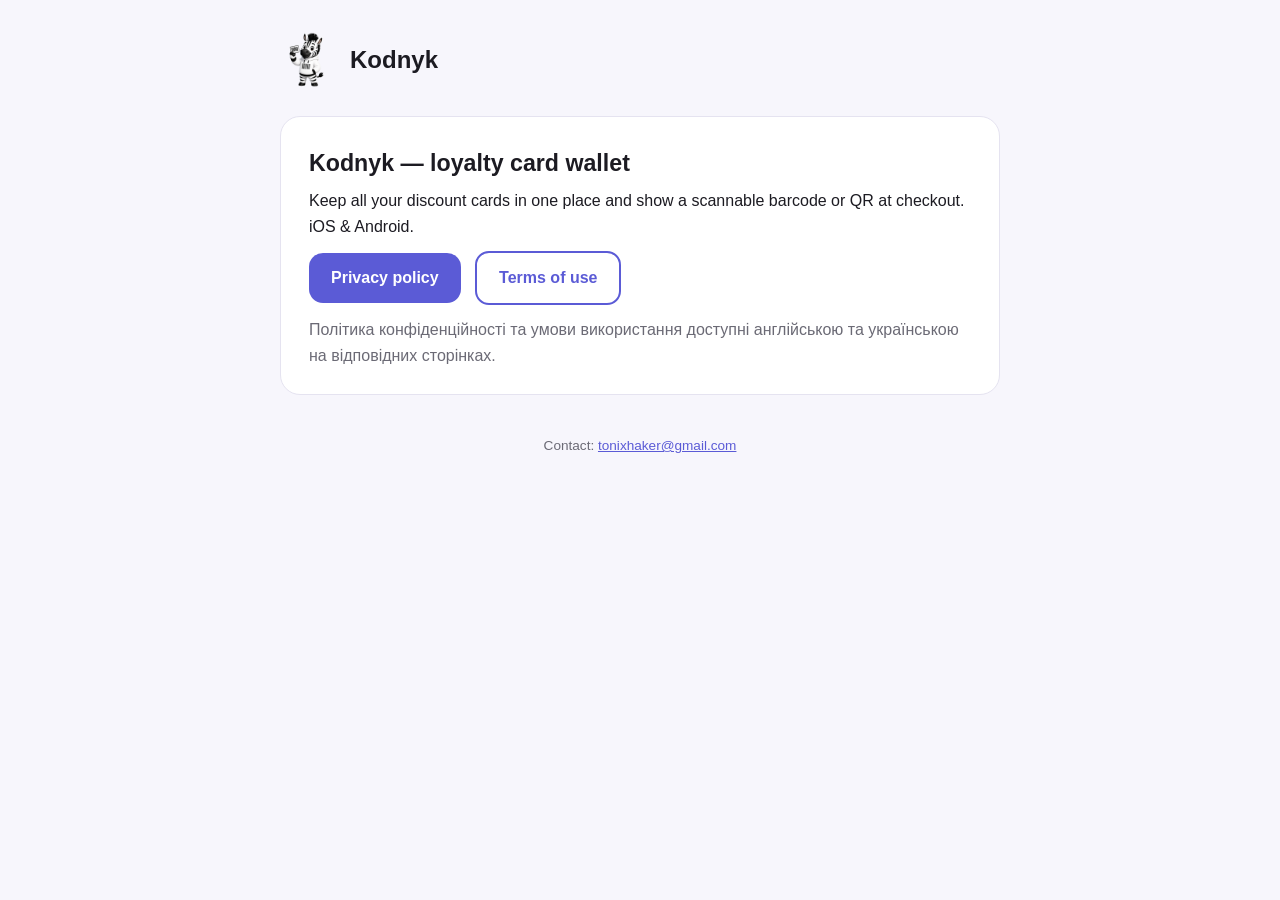
==== index.html @ 32171f23 "Kodnyk legal pages (privacy + terms, EN/UA)" ====
<!doctype html>
<html lang="en">
<head>
  <meta charset="utf-8">
  <meta name="viewport" content="width=device-width, initial-scale=1">
  <title>Kodnyk — legal</title>
  <link rel="icon" href="mascot.png">
  <link rel="stylesheet" href="style.css">
</head>
<body>
  <div class="wrap">
    <header class="site">
      <img src="mascot.png" alt="Kodnyk mascot">
      <div class="name"><a href="./">Kodnyk</a></div>
    </header>

    <div class="card">
      <h1>Kodnyk — loyalty card wallet</h1>
      <p>Keep all your discount cards in one place and show a scannable
         barcode or QR at checkout. iOS &amp; Android.</p>
      <p>
        <a class="btn" href="privacy.html">Privacy policy</a>
        <a class="btn secondary" href="terms.html">Terms of use</a>
      </p>
      <p style="color:var(--muted)">Політика конфіденційності та умови
         використання доступні англійською та українською на відповідних
         сторінках.</p>
    </div>

    <footer>Contact: <a href="mailto:tonixhaker@gmail.com">tonixhaker@gmail.com</a></footer>
  </div>
</body>
</html>
---- style.css ----
:root {
  --accent: #5b5bd6;
  --bg: #f7f6fc;
  --card: #ffffff;
  --text: #1c1b22;
  --muted: #6b6a75;
  --border: #e5e3f0;
}
@media (prefers-color-scheme: dark) {
  :root {
    --bg: #101014;
    --card: #1b1b22;
    --text: #ececf2;
    --muted: #9c9ba8;
    --border: #2c2b36;
  }
}
* { box-sizing: border-box; }
body {
  margin: 0;
  font-family: -apple-system, BlinkMacSystemFont, "Segoe UI", Roboto, sans-serif;
  background: var(--bg);
  color: var(--text);
  line-height: 1.6;
}
.wrap { max-width: 760px; margin: 0 auto; padding: 32px 20px 64px; }
header.site {
  display: flex; align-items: center; gap: 14px; margin-bottom: 28px;
}
header.site img { width: 56px; height: 56px; }
header.site .name { font-size: 1.5rem; font-weight: 800; }
header.site .name a { color: var(--text); text-decoration: none; }
.lang { margin-left: auto; font-size: .9rem; }
.lang a { color: var(--accent); text-decoration: none; font-weight: 600; margin-left: 10px; }
.card {
  background: var(--card);
  border: 1px solid var(--border);
  border-radius: 20px;
  padding: 28px 28px 20px;
  margin-bottom: 24px;
}
h1 { font-size: 1.45rem; margin: 0 0 4px; }
h2 { font-size: 1.05rem; margin: 22px 0 6px; }
p, li { color: var(--text); margin: 6px 0; }
.updated { color: var(--muted); font-size: .85rem; margin-bottom: 14px; }
a.btn {
  display: inline-block; background: var(--accent); color: #fff;
  padding: 12px 22px; border-radius: 14px; text-decoration: none;
  font-weight: 700; margin: 6px 10px 6px 0;
}
a.btn.secondary { background: transparent; color: var(--accent); border: 2px solid var(--accent); }
footer { color: var(--muted); font-size: .85rem; text-align: center; margin-top: 40px; }
footer a { color: var(--accent); }
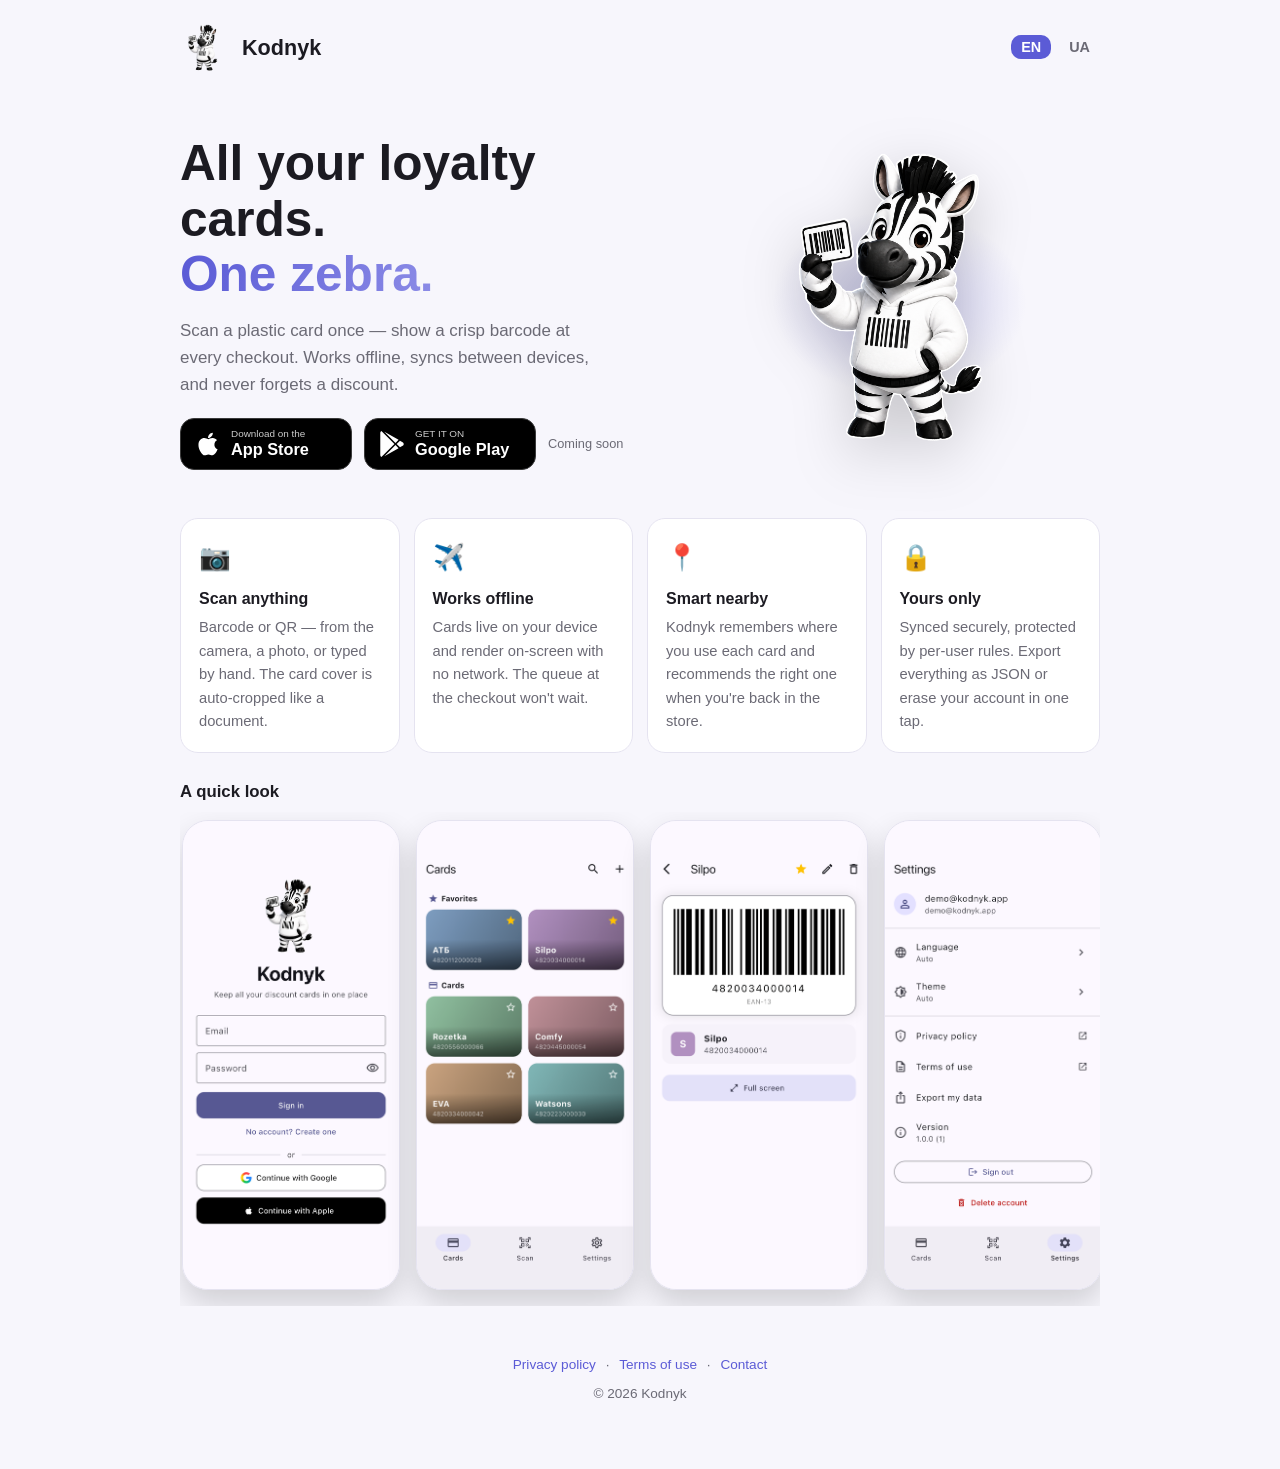
==== commit 4fbbc86d: "Landing page: animated hero, store badges, EN/UA i18n, app screenshots - index.html is now a proper " ====
--- a/index.html
+++ b/index.html
@@ -3,7 +3,8 @@
 <head>
   <meta charset="utf-8">
   <meta name="viewport" content="width=device-width, initial-scale=1">
-  <title>Kodnyk — legal</title>
+  <title>Kodnyk — loyalty card wallet</title>
+  <meta name="description" content="Keep every loyalty card in your pocket. Scan, store and show barcodes at checkout — even offline.">
   <link rel="icon" href="mascot.png">
   <link rel="stylesheet" href="style.css">
 </head>
@@ -12,22 +13,132 @@
     <header class="site">
       <img src="mascot.png" alt="Kodnyk mascot">
       <div class="name"><a href="./">Kodnyk</a></div>
+      <nav class="lang">
+        <a href="?lang=en" id="lang-en">EN</a><a href="?lang=uk" id="lang-uk">UA</a>
+      </nav>
     </header>
 
-    <div class="card">
-      <h1>Kodnyk — loyalty card wallet</h1>
-      <p>Keep all your discount cards in one place and show a scannable
-         barcode or QR at checkout. iOS &amp; Android.</p>
-      <p>
-        <a class="btn" href="privacy.html">Privacy policy</a>
-        <a class="btn secondary" href="terms.html">Terms of use</a>
-      </p>
-      <p style="color:var(--muted)">Політика конфіденційності та умови
-         використання доступні англійською та українською на відповідних
-         сторінках.</p>
-    </div>
+    <section class="hero">
+      <div>
+        <h1><span data-i18n="heroA">All your loyalty cards.</span><br>
+            <span class="grad" data-i18n="heroB">One zebra.</span></h1>
+        <p class="sub" data-i18n="heroSub">Scan a plastic card once — show a crisp barcode at every
+           checkout. Works offline, syncs between devices, and never forgets
+           a discount.</p>
+        <div class="stores">
+          <a class="store-badge" href="#" aria-label="App Store">
+            <svg viewBox="0 0 384 512"><path d="M318.7 268.7c-.2-36.7 16.4-64.4 50-84.8-18.8-26.9-47.2-41.7-84.7-44.6-35.5-2.9-74.3 20.7-88.5 20.7-15 0-49.4-19.7-76.4-19.7C63.3 141.2 4 184.8 4 273.5q0 39.3 14.4 81.2c12.8 36.7 59 126.7 107.2 125.2 25.2-.6 43-17.9 75.8-17.9 31.8 0 48.3 17.9 76.4 17.9 48.6-.7 90.4-82.5 102.6-119.3-65.2-30.7-61.7-90-61.7-91.9zm-56.6-164.2c27.3-32.4 24.8-61.9 24-72.5-24.1 1.4-52 16.4-67.9 34.9-17.5 19.8-27.8 44.3-25.6 71.9 26.1 2 49.9-11.4 69.5-34.3z"/></svg>
+            <span><small data-i18n="storeIosSmall">Download on the</small><b>App Store</b></span>
+          </a>
+          <a class="store-badge" href="#" aria-label="Google Play">
+            <svg viewBox="0 0 512 512"><path d="M325.3 234.3L104.6 13l280.8 161.2-60.1 60.1zM47 0C34 6.8 25.3 19.2 25.3 35.3v441.3c0 16.1 8.7 28.5 21.7 35.3l256.6-256L47 0zm425.2 225.6l-58.9-34.1-65.7 64.5 65.7 64.5 60.1-34.1c18-14.3 18-46.5-1.2-60.8zM104.6 499l280.8-161.2-60.1-60.1L104.6 499z"/></svg>
+            <span><small data-i18n="storePlaySmall">GET IT ON</small><b>Google Play</b></span>
+          </a>
+          <span class="soon" data-i18n="soon">Coming soon</span>
+        </div>
+      </div>
+      <div class="hero-art">
+        <div class="blob"></div>
+        <img class="mascot" src="mascot.png" alt="Kodnyk zebra holding a barcode">
+      </div>
+    </section>
 
-    <footer>Contact: <a href="mailto:tonixhaker@gmail.com">tonixhaker@gmail.com</a></footer>
+    <section class="features">
+      <div class="feature"><div class="ico">📷</div>
+        <h3 data-i18n="f1t">Scan anything</h3>
+        <p data-i18n="f1p">Barcode or QR — from the camera, a photo, or typed by hand. The card cover is auto-cropped like a document.</p>
+      </div>
+      <div class="feature"><div class="ico">✈️</div>
+        <h3 data-i18n="f2t">Works offline</h3>
+        <p data-i18n="f2p">Cards live on your device and render on-screen with no network. The queue at the checkout won't wait.</p>
+      </div>
+      <div class="feature"><div class="ico">📍</div>
+        <h3 data-i18n="f3t">Smart nearby</h3>
+        <p data-i18n="f3p">Kodnyk remembers where you use each card and recommends the right one when you're back in the store.</p>
+      </div>
+      <div class="feature"><div class="ico">🔒</div>
+        <h3 data-i18n="f4t">Yours only</h3>
+        <p data-i18n="f4p">Synced securely, protected by per-user rules. Export everything as JSON or erase your account in one tap.</p>
+      </div>
+    </section>
+
+    <section>
+      <h2 data-i18n="shotsTitle">A quick look</h2>
+      <div class="shots">
+        <img src="img/01-login.png" alt="Sign in screen" loading="lazy">
+        <img src="img/02-cards.png" alt="Card grid" loading="lazy">
+        <img src="img/03-card.png" alt="Barcode at checkout" loading="lazy">
+        <img src="img/04-settings.png" alt="Settings" loading="lazy">
+      </div>
+    </section>
+
+    <footer>
+      <a href="privacy.html" id="link-privacy" data-i18n="privacy">Privacy policy</a> ·
+      <a href="terms.html" id="link-terms" data-i18n="terms">Terms of use</a> ·
+      <a href="mailto:tonixhaker@gmail.com" data-i18n="contact">Contact</a>
+      <div class="copy">© <span id="year"></span> Kodnyk</div>
+    </footer>
   </div>
+
+  <script>
+    const i18n = {
+      en: {
+        heroA: 'All your loyalty cards.',
+        heroB: 'One zebra.',
+        heroSub: 'Scan a plastic card once — show a crisp barcode at every checkout. Works offline, syncs between devices, and never forgets a discount.',
+        storeIosSmall: 'Download on the',
+        storePlaySmall: 'GET IT ON',
+        soon: 'Coming soon',
+        f1t: 'Scan anything',
+        f1p: 'Barcode or QR — from the camera, a photo, or typed by hand. The card cover is auto-cropped like a document.',
+        f2t: 'Works offline',
+        f2p: "Cards live on your device and render on-screen with no network. The queue at the checkout won't wait.",
+        f3t: 'Smart nearby',
+        f3p: "Kodnyk remembers where you use each card and recommends the right one when you're back in the store.",
+        f4t: 'Yours only',
+        f4p: 'Synced securely, protected by per-user rules. Export everything as JSON or erase your account in one tap.',
+        shotsTitle: 'A quick look',
+        privacy: 'Privacy policy',
+        terms: 'Terms of use',
+        contact: 'Contact',
+      },
+      uk: {
+        heroA: 'Усі ваші дисконтні картки.',
+        heroB: 'Одна зебра.',
+        heroSub: 'Відскануйте пластикову картку один раз — показуйте чіткий штрихкод на кожній касі. Працює офлайн, синхронізується між пристроями і не забуває жодної знижки.',
+        storeIosSmall: 'Завантажуйте в',
+        storePlaySmall: 'ДОСТУПНО В',
+        soon: 'Незабаром',
+        f1t: 'Сканує все',
+        f1p: 'Штрихкод чи QR — камерою, з фото або вручну. Обкладинка картки обрізається автоматично, як документ.',
+        f2t: 'Працює офлайн',
+        f2p: 'Картки живуть на вашому пристрої та відображаються без інтернету. Черга на касі не чекатиме.',
+        f3t: 'Розумні рекомендації',
+        f3p: "Kodnyk пам'ятає, де ви використовуєте кожну картку, і пропонує потрібну, щойно ви знову в магазині.",
+        f4t: 'Тільки ваше',
+        f4p: 'Безпечна синхронізація, захист правилами доступу. Експортуйте все у JSON або видаліть акаунт одним дотиком.',
+        shotsTitle: 'Як це виглядає',
+        privacy: 'Політика конфіденційності',
+        terms: 'Умови використання',
+        contact: 'Контакт',
+      },
+    };
+
+    const params = new URLSearchParams(location.search);
+    const lang = params.get('lang')
+      ?? ((navigator.language || '').toLowerCase().startsWith('uk') ? 'uk' : 'en');
+    const active = i18n[lang] ? lang : 'en';
+
+    document.documentElement.lang = active;
+    for (const el of document.querySelectorAll('[data-i18n]')) {
+      const value = i18n[active][el.dataset.i18n];
+      if (value) el.textContent = value;
+    }
+    document.getElementById('lang-' + active)?.classList.add('active');
+    // Carry the language into the legal pages.
+    document.getElementById('link-privacy').href = 'privacy.html?lang=' + active;
+    document.getElementById('link-terms').href = 'terms.html?lang=' + active;
+    document.getElementById('year').textContent = new Date().getFullYear();
+  </script>
 </body>
 </html>
--- a/style.css
+++ b/style.css
@@ -1,5 +1,6 @@
 :root {
   --accent: #5b5bd6;
+  --accent-soft: #8b8be6;
   --bg: #f7f6fc;
   --card: #ffffff;
   --text: #1c1b22;
@@ -23,15 +24,19 @@
   color: var(--text);
   line-height: 1.6;
 }
-.wrap { max-width: 760px; margin: 0 auto; padding: 32px 20px 64px; }
+.wrap { max-width: 960px; margin: 0 auto; padding: 24px 20px 64px; }
 header.site {
   display: flex; align-items: center; gap: 14px; margin-bottom: 28px;
 }
-header.site img { width: 56px; height: 56px; }
-header.site .name { font-size: 1.5rem; font-weight: 800; }
+header.site img { width: 48px; height: 48px; }
+header.site .name { font-size: 1.35rem; font-weight: 800; }
 header.site .name a { color: var(--text); text-decoration: none; }
 .lang { margin-left: auto; font-size: .9rem; }
-.lang a { color: var(--accent); text-decoration: none; font-weight: 600; margin-left: 10px; }
+.lang a {
+  color: var(--muted); text-decoration: none; font-weight: 700; margin-left: 8px;
+  padding: 4px 10px; border-radius: 10px;
+}
+.lang a.active { color: #fff; background: var(--accent); }
 .card {
   background: var(--card);
   border: 1px solid var(--border);
@@ -49,5 +54,102 @@
   font-weight: 700; margin: 6px 10px 6px 0;
 }
 a.btn.secondary { background: transparent; color: var(--accent); border: 2px solid var(--accent); }
-footer { color: var(--muted); font-size: .85rem; text-align: center; margin-top: 40px; }
-footer a { color: var(--accent); }
+footer { color: var(--muted); font-size: .85rem; text-align: center; margin-top: 48px; }
+footer a { color: var(--accent); text-decoration: none; margin: 0 6px; }
+footer .copy { margin-top: 8px; }
+
+/* ---------- landing ---------- */
+.hero {
+  position: relative;
+  display: grid;
+  grid-template-columns: 1.1fr .9fr;
+  gap: 28px;
+  align-items: center;
+  padding: 36px 0 22px;
+  overflow: visible;
+}
+.hero h1 {
+  font-size: clamp(2rem, 5vw, 3.1rem);
+  line-height: 1.12;
+  margin: 0 0 14px;
+}
+.hero h1 .grad {
+  background: linear-gradient(90deg, var(--accent), var(--accent-soft), var(--accent));
+  background-size: 200% auto;
+  -webkit-background-clip: text;
+  background-clip: text;
+  color: transparent;
+  animation: shine 5s linear infinite;
+}
+@keyframes shine { to { background-position: 200% center; } }
+.hero p.sub { color: var(--muted); font-size: 1.06rem; max-width: 44ch; }
+.hero-art { position: relative; text-align: center; }
+.hero-art .blob {
+  position: absolute; inset: 8% 6%;
+  background: radial-gradient(closest-side, color-mix(in srgb, var(--accent) 28%, transparent), transparent 72%);
+  border-radius: 50%;
+  animation: pulse 6s ease-in-out infinite;
+  z-index: 0;
+}
+@keyframes pulse { 50% { transform: scale(1.12); opacity: .75; } }
+.hero-art img.mascot {
+  position: relative; z-index: 1;
+  width: min(300px, 78%);
+  animation: floaty 4.5s ease-in-out infinite;
+  filter: drop-shadow(0 18px 28px rgba(0,0,0,.18));
+}
+@keyframes floaty {
+  0%, 100% { transform: translateY(0) rotate(-1.2deg); }
+  50% { transform: translateY(-16px) rotate(1.2deg); }
+}
+.stores { display: flex; flex-wrap: wrap; gap: 12px; margin-top: 20px; align-items: center; }
+.store-badge {
+  display: inline-flex; align-items: center; gap: 10px;
+  background: #000; color: #fff; text-decoration: none;
+  border: 1px solid #3a3a3a; border-radius: 14px;
+  padding: 10px 18px 10px 14px; min-width: 172px;
+  transition: transform .15s ease;
+}
+.store-badge:hover { transform: translateY(-2px); }
+.store-badge svg { width: 26px; height: 26px; fill: #fff; flex: none; }
+.store-badge small { display: block; font-size: .62rem; opacity: .8; line-height: 1.1; }
+.store-badge b { display: block; font-size: 1.02rem; line-height: 1.2; }
+.soon { font-size: .8rem; color: var(--muted); }
+
+.features {
+  display: grid;
+  grid-template-columns: repeat(auto-fit, minmax(200px, 1fr));
+  gap: 14px;
+  margin: 26px 0;
+}
+.feature {
+  background: var(--card);
+  border: 1px solid var(--border);
+  border-radius: 18px;
+  padding: 18px;
+  animation: rise .7s ease both;
+}
+.feature:nth-child(2) { animation-delay: .08s; }
+.feature:nth-child(3) { animation-delay: .16s; }
+.feature:nth-child(4) { animation-delay: .24s; }
+@keyframes rise { from { opacity: 0; transform: translateY(14px); } }
+.feature .ico { font-size: 1.6rem; }
+.feature h3 { margin: 8px 0 4px; font-size: 1rem; }
+.feature p { color: var(--muted); font-size: .92rem; margin: 0; }
+
+.shots {
+  display: flex; gap: 16px; overflow-x: auto; padding: 8px 2px 16px;
+  scroll-snap-type: x mandatory;
+}
+.shots img {
+  width: 218px; flex: none;
+  border-radius: 26px;
+  border: 1px solid var(--border);
+  box-shadow: 0 14px 30px rgba(0,0,0,.16);
+  scroll-snap-align: center;
+}
+@media (max-width: 720px) {
+  .hero { grid-template-columns: 1fr; text-align: center; }
+  .hero p.sub { margin-inline: auto; }
+  .stores { justify-content: center; }
+}
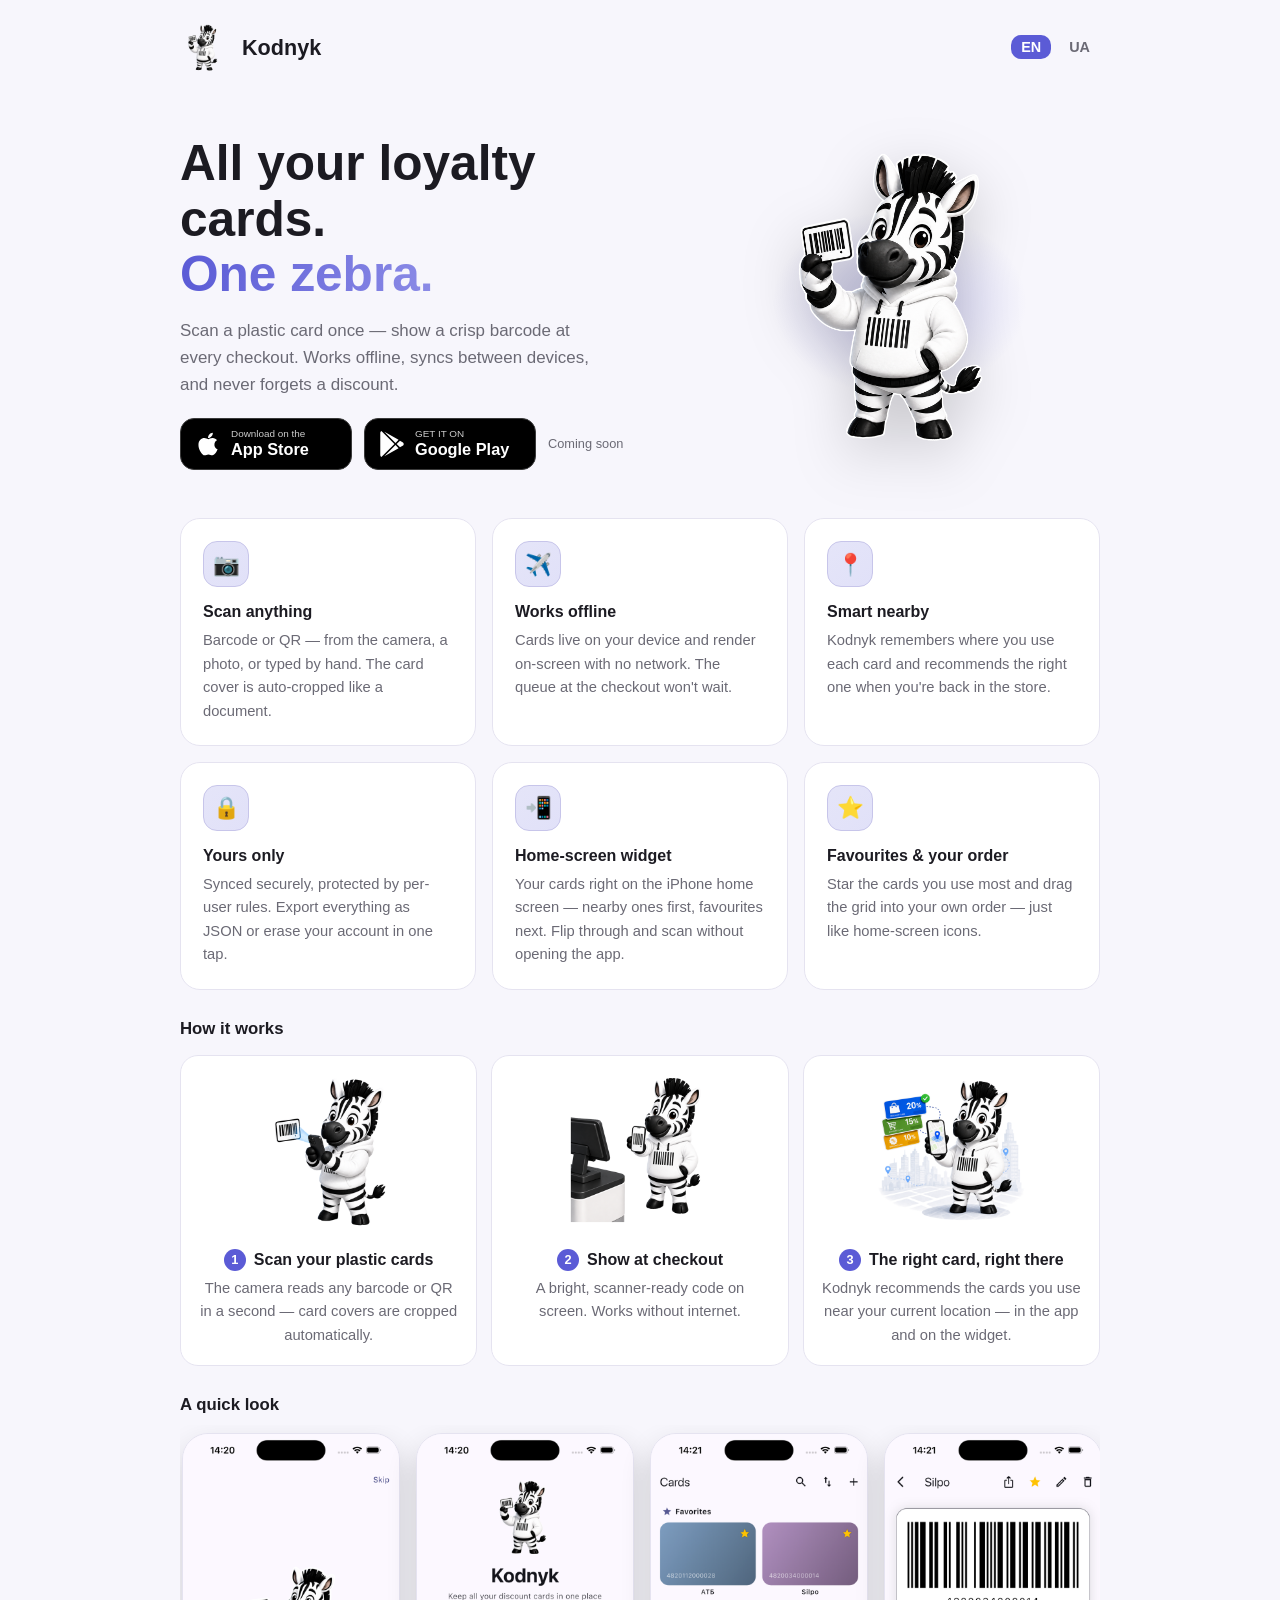
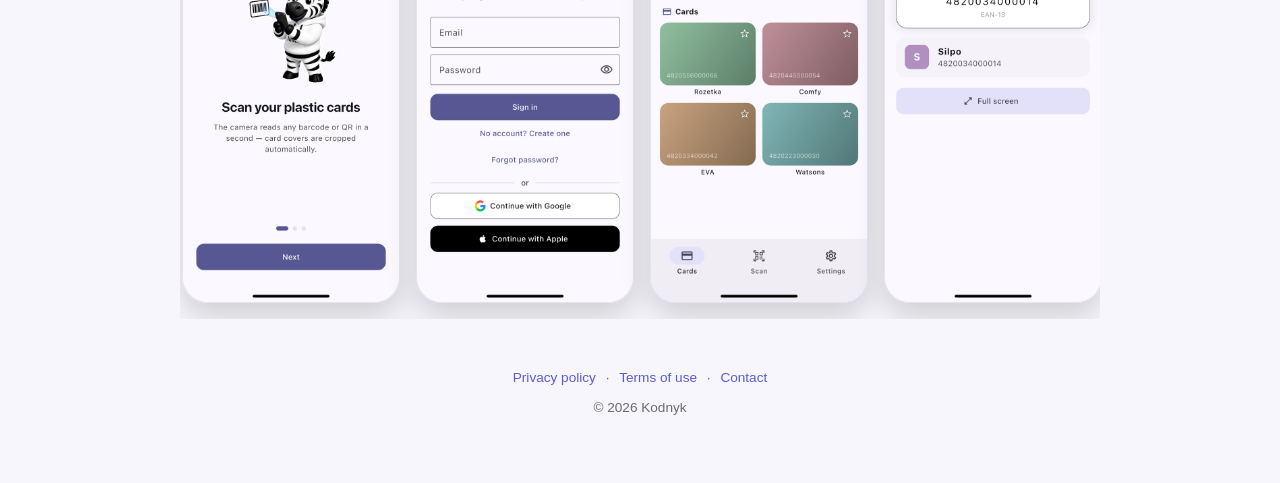
==== commit 7cd7a9e2: "landing: fresh screenshots, how-it-works steps, widget feature, feature grid redesign - Screenshot s" ====
--- a/index.html
+++ b/index.html
@@ -60,15 +60,44 @@
         <h3 data-i18n="f4t">Yours only</h3>
         <p data-i18n="f4p">Synced securely, protected by per-user rules. Export everything as JSON or erase your account in one tap.</p>
       </div>
+      <div class="feature"><div class="ico">📲</div>
+        <h3 data-i18n="f5t">Home-screen widget</h3>
+        <p data-i18n="f5p">Your cards right on the iPhone home screen — nearby ones first, favourites next. Flip through and scan without opening the app.</p>
+      </div>
+      <div class="feature"><div class="ico">⭐</div>
+        <h3 data-i18n="f6t">Favourites &amp; your order</h3>
+        <p data-i18n="f6p">Star the cards you use most and drag the grid into your own order — just like home-screen icons.</p>
+      </div>
+    </section>
+
+    <section>
+      <h2 data-i18n="howTitle">How it works</h2>
+      <div class="steps">
+        <div class="step">
+          <img src="img/onboarding-s1.png" alt="Scanning a plastic card" loading="lazy">
+          <h3><span class="n">1</span><span data-i18n="s1t">Scan your plastic cards</span></h3>
+          <p data-i18n="s1p">The camera reads any barcode or QR in a second — card covers are cropped automatically.</p>
+        </div>
+        <div class="step">
+          <img src="img/onboarding-s2.png" alt="Showing a barcode at checkout" loading="lazy">
+          <h3><span class="n">2</span><span data-i18n="s2t">Show at checkout</span></h3>
+          <p data-i18n="s2p">A bright, scanner-ready code on screen. Works without internet.</p>
+        </div>
+        <div class="step">
+          <img src="img/onboarding-s3.png" alt="Nearby card recommendation" loading="lazy">
+          <h3><span class="n">3</span><span data-i18n="s3t">The right card, right there</span></h3>
+          <p data-i18n="s3p">Kodnyk recommends the cards you use near your current location — in the app and on the widget.</p>
+        </div>
+      </div>
     </section>
 
     <section>
       <h2 data-i18n="shotsTitle">A quick look</h2>
       <div class="shots">
+        <img src="img/00-onboarding.png" alt="Onboarding" loading="lazy">
         <img src="img/01-login.png" alt="Sign in screen" loading="lazy">
         <img src="img/02-cards.png" alt="Card grid" loading="lazy">
         <img src="img/03-card.png" alt="Barcode at checkout" loading="lazy">
-        <img src="img/04-settings.png" alt="Settings" loading="lazy">
       </div>
     </section>
 
@@ -97,6 +126,17 @@
         f3p: "Kodnyk remembers where you use each card and recommends the right one when you're back in the store.",
         f4t: 'Yours only',
         f4p: 'Synced securely, protected by per-user rules. Export everything as JSON or erase your account in one tap.',
+        f5t: 'Home-screen widget',
+        f5p: 'Your cards right on the iPhone home screen — nearby ones first, favourites next. Flip through and scan without opening the app.',
+        f6t: 'Favourites & your order',
+        f6p: 'Star the cards you use most and drag the grid into your own order — just like home-screen icons.',
+        howTitle: 'How it works',
+        s1t: 'Scan your plastic cards',
+        s1p: 'The camera reads any barcode or QR in a second — card covers are cropped automatically.',
+        s2t: 'Show at checkout',
+        s2p: 'A bright, scanner-ready code on screen. Works without internet.',
+        s3t: 'The right card, right there',
+        s3p: 'Kodnyk recommends the cards you use near your current location — in the app and on the widget.',
         shotsTitle: 'A quick look',
         privacy: 'Privacy policy',
         terms: 'Terms of use',
@@ -117,6 +157,17 @@
         f3p: "Kodnyk пам'ятає, де ви використовуєте кожну картку, і пропонує потрібну, щойно ви знову в магазині.",
         f4t: 'Тільки ваше',
         f4p: 'Безпечна синхронізація, захист правилами доступу. Експортуйте все у JSON або видаліть акаунт одним дотиком.',
+        f5t: 'Віджет на головному екрані',
+        f5p: 'Ваші картки просто на головному екрані iPhone — спершу ті, що поруч, далі обрані. Гортайте та скануйте, не відкриваючи застосунок.',
+        f6t: 'Обране та свій порядок',
+        f6p: 'Позначайте зіркою найуживаніші картки та розставляйте сітку у власному порядку — як іконки на екрані.',
+        howTitle: 'Як це працює',
+        s1t: 'Скануйте пластикові картки',
+        s1p: 'Камера зчитує будь-який штрихкод чи QR за секунду — обкладинки обрізаються автоматично.',
+        s2t: 'Показуйте на касі',
+        s2p: 'Яскравий код на екрані, готовий до сканера. Працює без інтернету.',
+        s3t: 'Потрібна картка — поруч',
+        s3p: 'Kodnyk рекомендує картки, якими ви користуєтесь поблизу — у застосунку та на віджеті.',
         shotsTitle: 'Як це виглядає',
         privacy: 'Політика конфіденційності',
         terms: 'Умови використання',
--- a/style.css
+++ b/style.css
@@ -118,24 +118,81 @@
 
 .features {
   display: grid;
-  grid-template-columns: repeat(auto-fit, minmax(200px, 1fr));
-  gap: 14px;
+  grid-template-columns: repeat(3, 1fr);
+  gap: 16px;
   margin: 26px 0;
 }
+@media (max-width: 860px) { .features { grid-template-columns: repeat(2, 1fr); } }
+@media (max-width: 560px) { .features { grid-template-columns: 1fr; } }
 .feature {
+  position: relative;
   background: var(--card);
   border: 1px solid var(--border);
-  border-radius: 18px;
-  padding: 18px;
+  border-radius: 20px;
+  padding: 22px;
   animation: rise .7s ease both;
-}
+  transition: transform .18s ease, box-shadow .18s ease, border-color .18s ease;
+  overflow: hidden;
+}
+.feature::before {
+  content: "";
+  position: absolute; inset: 0 0 auto 0; height: 3px;
+  background: linear-gradient(90deg, var(--accent), var(--accent-soft));
+  opacity: 0;
+  transition: opacity .18s ease;
+}
+.feature:hover {
+  transform: translateY(-4px);
+  border-color: color-mix(in srgb, var(--accent) 45%, var(--border));
+  box-shadow: 0 14px 30px color-mix(in srgb, var(--accent) 14%, transparent);
+}
+.feature:hover::before { opacity: 1; }
 .feature:nth-child(2) { animation-delay: .08s; }
 .feature:nth-child(3) { animation-delay: .16s; }
 .feature:nth-child(4) { animation-delay: .24s; }
+.feature:nth-child(5) { animation-delay: .32s; }
+.feature:nth-child(6) { animation-delay: .4s; }
 @keyframes rise { from { opacity: 0; transform: translateY(14px); } }
-.feature .ico { font-size: 1.6rem; }
-.feature h3 { margin: 8px 0 4px; font-size: 1rem; }
+.feature .ico {
+  width: 46px; height: 46px;
+  display: grid; place-items: center;
+  font-size: 1.35rem; line-height: 1;
+  border-radius: 14px;
+  background: linear-gradient(135deg,
+    color-mix(in srgb, var(--accent) 16%, var(--card)),
+    color-mix(in srgb, var(--accent-soft) 26%, var(--card)));
+  border: 1px solid color-mix(in srgb, var(--accent) 22%, var(--border));
+}
+.feature h3 { margin: 12px 0 4px; font-size: 1rem; }
 .feature p { color: var(--muted); font-size: .92rem; margin: 0; }
+
+.steps {
+  display: grid;
+  grid-template-columns: repeat(auto-fit, minmax(220px, 1fr));
+  gap: 14px;
+  margin: 12px 0 26px;
+}
+.step {
+  background: var(--card);
+  border: 1px solid var(--border);
+  border-radius: 18px;
+  padding: 18px;
+  text-align: center;
+  animation: rise .7s ease both;
+}
+.step:nth-child(2) { animation-delay: .08s; }
+.step:nth-child(3) { animation-delay: .16s; }
+.step img { width: min(160px, 60%); }
+.step h3 {
+  display: flex; align-items: center; justify-content: center; gap: 8px;
+  margin: 10px 0 4px; font-size: 1rem;
+}
+.step .n {
+  flex: none; width: 22px; height: 22px; border-radius: 50%;
+  background: var(--accent); color: #fff;
+  font-size: .8rem; font-weight: 800; line-height: 22px;
+}
+.step p { color: var(--muted); font-size: .92rem; margin: 0; }
 
 .shots {
   display: flex; gap: 16px; overflow-x: auto; padding: 8px 2px 16px;
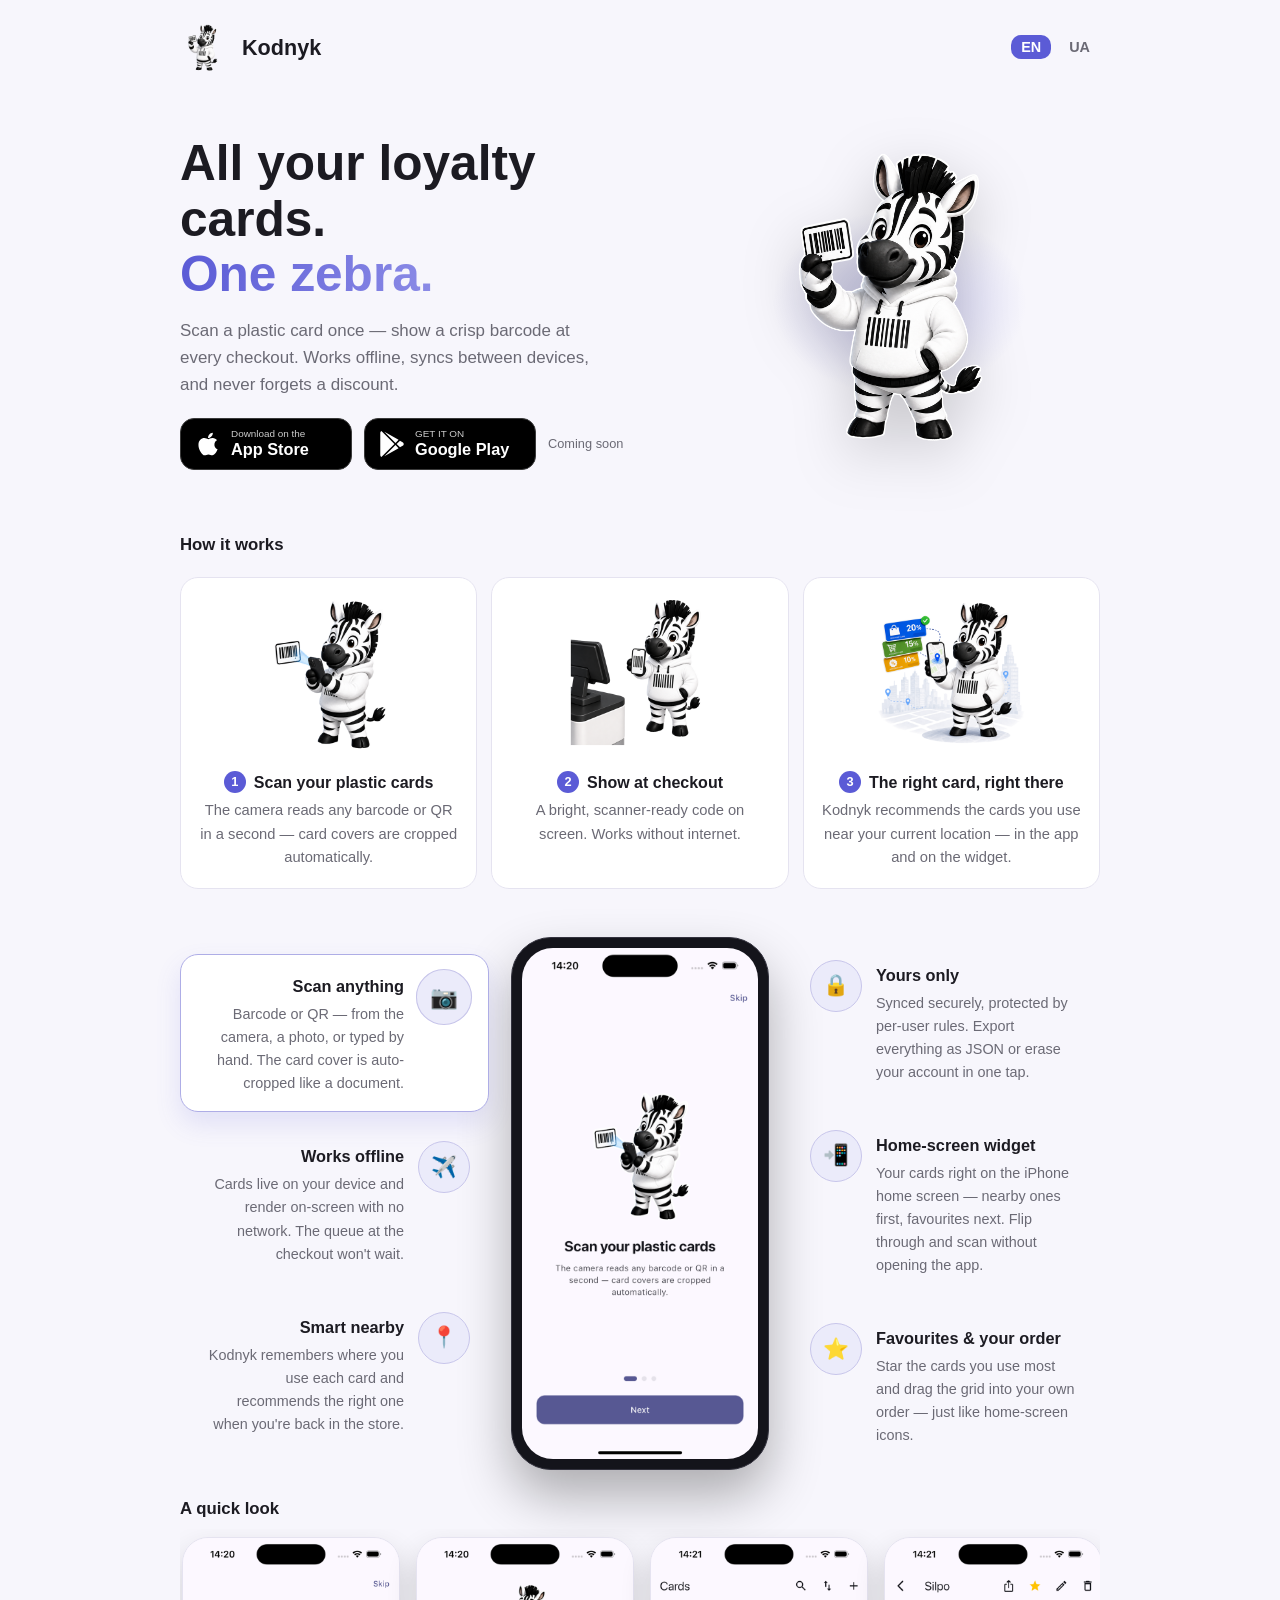
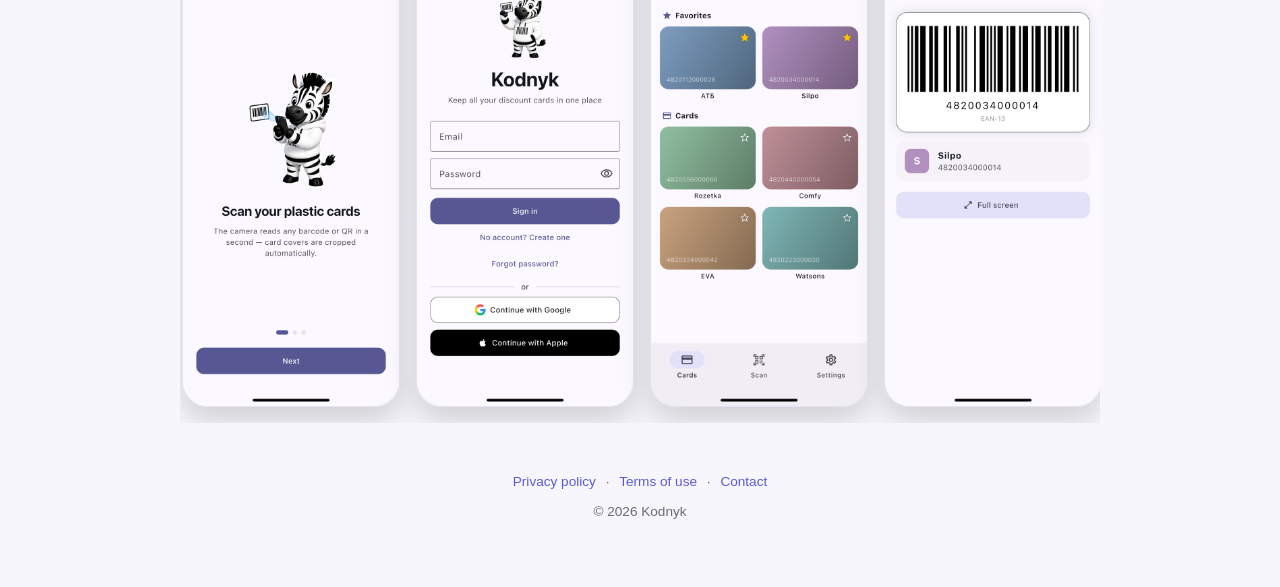
==== commit 5f24d680: "landing: showcase feature block with live phone preview, section reorder - Features rebuilt per desi" ====
--- a/index.html
+++ b/index.html
@@ -43,34 +43,7 @@
       </div>
     </section>
 
-    <section class="features">
-      <div class="feature"><div class="ico">📷</div>
-        <h3 data-i18n="f1t">Scan anything</h3>
-        <p data-i18n="f1p">Barcode or QR — from the camera, a photo, or typed by hand. The card cover is auto-cropped like a document.</p>
-      </div>
-      <div class="feature"><div class="ico">✈️</div>
-        <h3 data-i18n="f2t">Works offline</h3>
-        <p data-i18n="f2p">Cards live on your device and render on-screen with no network. The queue at the checkout won't wait.</p>
-      </div>
-      <div class="feature"><div class="ico">📍</div>
-        <h3 data-i18n="f3t">Smart nearby</h3>
-        <p data-i18n="f3p">Kodnyk remembers where you use each card and recommends the right one when you're back in the store.</p>
-      </div>
-      <div class="feature"><div class="ico">🔒</div>
-        <h3 data-i18n="f4t">Yours only</h3>
-        <p data-i18n="f4p">Synced securely, protected by per-user rules. Export everything as JSON or erase your account in one tap.</p>
-      </div>
-      <div class="feature"><div class="ico">📲</div>
-        <h3 data-i18n="f5t">Home-screen widget</h3>
-        <p data-i18n="f5p">Your cards right on the iPhone home screen — nearby ones first, favourites next. Flip through and scan without opening the app.</p>
-      </div>
-      <div class="feature"><div class="ico">⭐</div>
-        <h3 data-i18n="f6t">Favourites &amp; your order</h3>
-        <p data-i18n="f6p">Star the cards you use most and drag the grid into your own order — just like home-screen icons.</p>
-      </div>
-    </section>
-
-    <section>
+    <section class="steps-section">
       <h2 data-i18n="howTitle">How it works</h2>
       <div class="steps">
         <div class="step">
@@ -87,6 +60,60 @@
           <img src="img/onboarding-s3.png" alt="Nearby card recommendation" loading="lazy">
           <h3><span class="n">3</span><span data-i18n="s3t">The right card, right there</span></h3>
           <p data-i18n="s3p">Kodnyk recommends the cards you use near your current location — in the app and on the widget.</p>
+        </div>
+      </div>
+    </section>
+
+    <section class="showcase">
+      <div class="show-col side-left">
+        <div class="show-feature is-active" data-shot="img/00-onboarding.png">
+          <div class="txt">
+            <h3 data-i18n="f1t">Scan anything</h3>
+            <p data-i18n="f1p">Barcode or QR — from the camera, a photo, or typed by hand. The card cover is auto-cropped like a document.</p>
+          </div>
+          <div class="ico">📷</div>
+        </div>
+        <div class="show-feature" data-shot="img/03-card.png">
+          <div class="txt">
+            <h3 data-i18n="f2t">Works offline</h3>
+            <p data-i18n="f2p">Cards live on your device and render on-screen with no network. The queue at the checkout won't wait.</p>
+          </div>
+          <div class="ico">✈️</div>
+        </div>
+        <div class="show-feature" data-shot="img/06-nearby.png">
+          <div class="txt">
+            <h3 data-i18n="f3t">Smart nearby</h3>
+            <p data-i18n="f3p">Kodnyk remembers where you use each card and recommends the right one when you're back in the store.</p>
+          </div>
+          <div class="ico">📍</div>
+        </div>
+      </div>
+      <div class="show-phone">
+        <div class="frame">
+          <img id="phone-shot" src="img/00-onboarding.png" alt="Kodnyk app screen">
+        </div>
+      </div>
+      <div class="show-col side-right">
+        <div class="show-feature" data-shot="img/01-login.png">
+          <div class="ico">🔒</div>
+          <div class="txt">
+            <h3 data-i18n="f4t">Yours only</h3>
+            <p data-i18n="f4p">Synced securely, protected by per-user rules. Export everything as JSON or erase your account in one tap.</p>
+          </div>
+        </div>
+        <div class="show-feature" data-shot="img/03-card.png">
+          <div class="ico">📲</div>
+          <div class="txt">
+            <h3 data-i18n="f5t">Home-screen widget</h3>
+            <p data-i18n="f5p">Your cards right on the iPhone home screen — nearby ones first, favourites next. Flip through and scan without opening the app.</p>
+          </div>
+        </div>
+        <div class="show-feature" data-shot="img/02-cards.png">
+          <div class="ico">⭐</div>
+          <div class="txt">
+            <h3 data-i18n="f6t">Favourites &amp; your order</h3>
+            <p data-i18n="f6p">Star the cards you use most and drag the grid into your own order — just like home-screen icons.</p>
+          </div>
         </div>
       </div>
     </section>
@@ -190,6 +217,24 @@
     document.getElementById('link-privacy').href = 'privacy.html?lang=' + active;
     document.getElementById('link-terms').href = 'terms.html?lang=' + active;
     document.getElementById('year').textContent = new Date().getFullYear();
+
+    // Feature showcase: hovering a feature highlights it and swaps the
+    // phone screen to the screenshot demonstrating it.
+    const phoneShot = document.getElementById('phone-shot');
+    const showFeatures = document.querySelectorAll('.show-feature');
+    for (const feature of showFeatures) {
+      new Image().src = feature.dataset.shot; // preload
+      feature.addEventListener('mouseenter', () => {
+        for (const other of showFeatures) other.classList.remove('is-active');
+        feature.classList.add('is-active');
+        if (phoneShot.getAttribute('src') === feature.dataset.shot) return;
+        phoneShot.style.opacity = '0';
+        setTimeout(() => {
+          phoneShot.src = feature.dataset.shot;
+          phoneShot.style.opacity = '1';
+        }, 160);
+      });
+    }
   </script>
 </body>
 </html>
--- a/style.css
+++ b/style.css
@@ -116,62 +116,77 @@
 .store-badge b { display: block; font-size: 1.02rem; line-height: 1.2; }
 .soon { font-size: .8rem; color: var(--muted); }
 
-.features {
+/* Feature showcase: phone mockup in the middle, features on both sides.
+   Hovering a feature highlights it and swaps the phone screenshot. */
+.showcase {
   display: grid;
-  grid-template-columns: repeat(3, 1fr);
-  gap: 16px;
-  margin: 26px 0;
-}
-@media (max-width: 860px) { .features { grid-template-columns: repeat(2, 1fr); } }
-@media (max-width: 560px) { .features { grid-template-columns: 1fr; } }
-.feature {
-  position: relative;
+  grid-template-columns: 1fr auto 1fr;
+  gap: 22px;
+  align-items: center;
+  margin: 34px 0 26px;
+}
+.show-col { display: flex; flex-direction: column; gap: 12px; }
+.show-feature {
+  display: flex; align-items: flex-start; gap: 14px;
+  padding: 16px 18px;
+  border: 1px solid transparent;
+  border-radius: 18px;
+  animation: rise .7s ease both;
+  transition: background .2s ease, border-color .2s ease, box-shadow .2s ease;
+}
+.show-col .show-feature:nth-child(2) { animation-delay: .08s; }
+.show-col .show-feature:nth-child(3) { animation-delay: .16s; }
+@keyframes rise { from { opacity: 0; transform: translateY(14px); } }
+.side-left .show-feature { text-align: right; }
+.show-feature .ico {
+  flex: none;
+  width: 52px; height: 52px;
+  display: grid; place-items: center;
+  font-size: 1.3rem; line-height: 1;
+  border-radius: 50%;
+  background: color-mix(in srgb, var(--accent) 12%, var(--card));
+  border: 1px solid color-mix(in srgb, var(--accent) 22%, var(--border));
+  transition: transform .2s ease;
+}
+.show-feature h3 { margin: 2px 0 4px; font-size: 1.02rem; }
+.show-feature p { color: var(--muted); font-size: .9rem; margin: 0; }
+.show-feature.is-active,
+.show-feature:hover {
   background: var(--card);
-  border: 1px solid var(--border);
-  border-radius: 20px;
-  padding: 22px;
-  animation: rise .7s ease both;
-  transition: transform .18s ease, box-shadow .18s ease, border-color .18s ease;
-  overflow: hidden;
-}
-.feature::before {
-  content: "";
-  position: absolute; inset: 0 0 auto 0; height: 3px;
-  background: linear-gradient(90deg, var(--accent), var(--accent-soft));
-  opacity: 0;
-  transition: opacity .18s ease;
-}
-.feature:hover {
-  transform: translateY(-4px);
-  border-color: color-mix(in srgb, var(--accent) 45%, var(--border));
-  box-shadow: 0 14px 30px color-mix(in srgb, var(--accent) 14%, transparent);
-}
-.feature:hover::before { opacity: 1; }
-.feature:nth-child(2) { animation-delay: .08s; }
-.feature:nth-child(3) { animation-delay: .16s; }
-.feature:nth-child(4) { animation-delay: .24s; }
-.feature:nth-child(5) { animation-delay: .32s; }
-.feature:nth-child(6) { animation-delay: .4s; }
-@keyframes rise { from { opacity: 0; transform: translateY(14px); } }
-.feature .ico {
-  width: 46px; height: 46px;
-  display: grid; place-items: center;
-  font-size: 1.35rem; line-height: 1;
-  border-radius: 14px;
-  background: linear-gradient(135deg,
-    color-mix(in srgb, var(--accent) 16%, var(--card)),
-    color-mix(in srgb, var(--accent-soft) 26%, var(--card)));
-  border: 1px solid color-mix(in srgb, var(--accent) 22%, var(--border));
-}
-.feature h3 { margin: 12px 0 4px; font-size: 1rem; }
-.feature p { color: var(--muted); font-size: .92rem; margin: 0; }
+  border-color: color-mix(in srgb, var(--accent) 40%, var(--border));
+  box-shadow: 0 12px 26px color-mix(in srgb, var(--accent) 14%, transparent);
+}
+.show-feature.is-active .ico,
+.show-feature:hover .ico { transform: scale(1.08); }
+
+.show-phone .frame {
+  width: 258px;
+  padding: 10px;
+  border-radius: 40px;
+  background: #14141b;
+  border: 1px solid #33323e;
+  box-shadow: 0 26px 52px rgba(0, 0, 0, .3);
+  animation: floaty 5.5s ease-in-out infinite;
+}
+.show-phone img {
+  display: block; width: 100%;
+  border-radius: 31px;
+  transition: opacity .16s ease;
+}
+@media (max-width: 920px) {
+  .showcase { grid-template-columns: 1fr; gap: 12px; }
+  .show-phone { display: none; }
+  .side-left .show-feature { flex-direction: row-reverse; text-align: left; }
+}
 
 .steps {
   display: grid;
   grid-template-columns: repeat(auto-fit, minmax(220px, 1fr));
   gap: 14px;
-  margin: 12px 0 26px;
-}
+  margin: 18px 0 48px;
+}
+/* Breathing room around the How-it-works block. */
+.steps-section { margin-top: 40px; }
 .step {
   background: var(--card);
   border: 1px solid var(--border);
